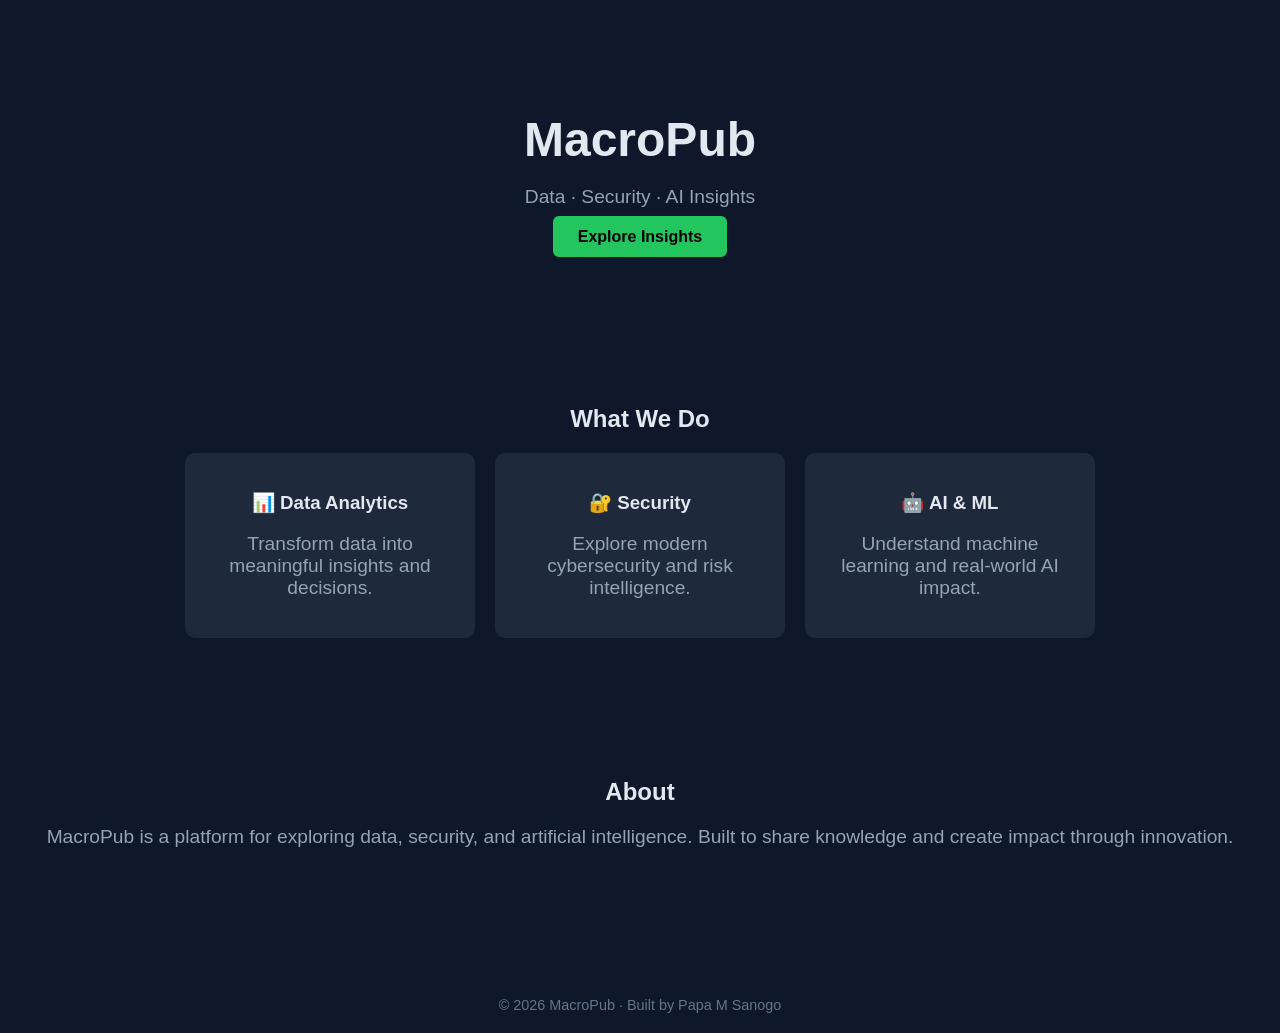
==== index.html @ 8b58c2b0 "Create index.html" ====
<!DOCTYPE html>
<html lang="en">
<head>
  <meta charset="UTF-8">
  <meta name="viewport" content="width=device-width, initial-scale=1.0">
  <title>MacroPub</title>
  <style>
    body {
      margin: 0;
      font-family: Arial, sans-serif;
      background: #0f172a;
      color: #e2e8f0;
      text-align: center;
    }
    header {
      padding: 80px 20px;
    }
    h1 {
      font-size: 3rem;
      margin-bottom: 10px;
    }
    p {
      font-size: 1.2rem;
      color: #94a3b8;
    }
    .btn {
      margin-top: 20px;
      padding: 12px 25px;
      background: #22c55e;
      color: black;
      text-decoration: none;
      font-weight: bold;
      border-radius: 6px;
    }
    section {
      padding: 60px 20px;
    }
    .cards {
      display: flex;
      flex-wrap: wrap;
      justify-content: center;
      gap: 20px;
    }
    .card {
      background: #1e293b;
      padding: 20px;
      width: 250px;
      border-radius: 10px;
    }
    footer {
      margin-top: 50px;
      padding: 20px;
      font-size: 0.9rem;
      color: #64748b;
    }
  </style>
</head>

<body>

<header>
  <h1>MacroPub</h1>
  <p>Data · Security · AI Insights</p>
  <a href="#" class="btn">Explore Insights</a>
</header>

<section>
  <h2>What We Do</h2>
  <div class="cards">
    <div class="card">
      <h3>📊 Data Analytics</h3>
      <p>Transform data into meaningful insights and decisions.</p>
    </div>
    <div class="card">
      <h3>🔐 Security</h3>
      <p>Explore modern cybersecurity and risk intelligence.</p>
    </div>
    <div class="card">
      <h3>🤖 AI & ML</h3>
      <p>Understand machine learning and real-world AI impact.</p>
    </div>
  </div>
</section>

<section>
  <h2>About</h2>
  <p>
    MacroPub is a platform for exploring data, security, and artificial intelligence.
    Built to share knowledge and create impact through innovation.
  </p>
</section>

<footer>
  © 2026 MacroPub · Built by Papa M Sanogo
</footer>

</body>
</html>
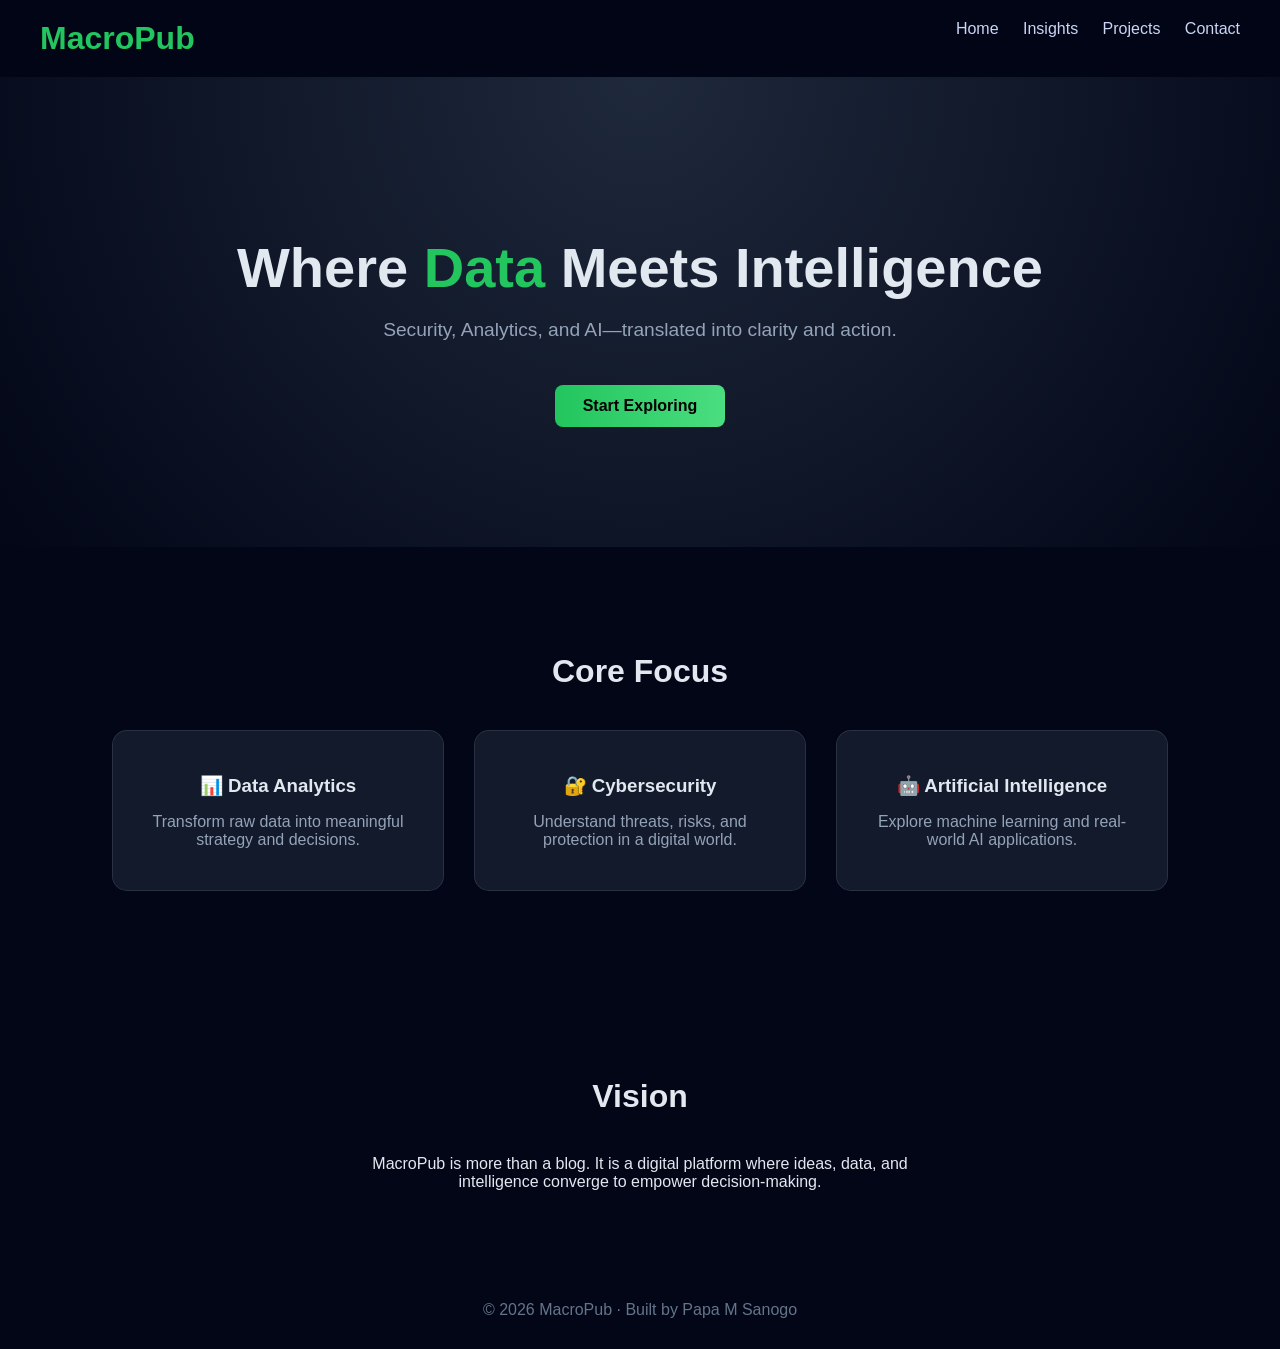
==== commit 8f6f2f48: "Update index.html" ====
--- a/index.html
+++ b/index.html
@@ -1,92 +1,162 @@
 <!DOCTYPE html>
 <html lang="en">
 <head>
-  <meta charset="UTF-8">
-  <meta name="viewport" content="width=device-width, initial-scale=1.0">
-  <title>MacroPub</title>
-  <style>
-    body {
-      margin: 0;
-      font-family: Arial, sans-serif;
-      background: #0f172a;
-      color: #e2e8f0;
-      text-align: center;
-    }
-    header {
-      padding: 80px 20px;
-    }
-    h1 {
-      font-size: 3rem;
-      margin-bottom: 10px;
-    }
-    p {
-      font-size: 1.2rem;
-      color: #94a3b8;
-    }
-    .btn {
-      margin-top: 20px;
-      padding: 12px 25px;
-      background: #22c55e;
-      color: black;
-      text-decoration: none;
-      font-weight: bold;
-      border-radius: 6px;
-    }
-    section {
-      padding: 60px 20px;
-    }
-    .cards {
-      display: flex;
-      flex-wrap: wrap;
-      justify-content: center;
-      gap: 20px;
-    }
-    .card {
-      background: #1e293b;
-      padding: 20px;
-      width: 250px;
-      border-radius: 10px;
-    }
-    footer {
-      margin-top: 50px;
-      padding: 20px;
-      font-size: 0.9rem;
-      color: #64748b;
-    }
-  </style>
+<meta charset="UTF-8">
+<meta name="viewport" content="width=device-width, initial-scale=1.0">
+<title>MacroPub</title>
+
+<style>
+  body {
+    margin: 0;
+    font-family: "Segoe UI", Arial, sans-serif;
+    background: #020617;
+    color: #e2e8f0;
+  }
+
+  /* NAVBAR */
+  nav {
+    display: flex;
+    justify-content: space-between;
+    padding: 20px 40px;
+    position: sticky;
+    top: 0;
+    background: rgba(2, 6, 23, 0.7);
+    backdrop-filter: blur(10px);
+  }
+
+  nav h2 {
+    color: #22c55e;
+    margin: 0;
+  }
+
+  nav a {
+    color: #cbd5f5;
+    text-decoration: none;
+    margin-left: 20px;
+  }
+
+  /* HERO */
+  .hero {
+    text-align: center;
+    padding: 120px 20px;
+    background: radial-gradient(circle at top, #1e293b, #020617);
+  }
+
+  .hero h1 {
+    font-size: 3.5rem;
+    margin-bottom: 10px;
+  }
+
+  .hero span {
+    color: #22c55e;
+  }
+
+  .hero p {
+    font-size: 1.2rem;
+    color: #94a3b8;
+  }
+
+  .btn {
+    margin-top: 25px;
+    display: inline-block;
+    padding: 12px 28px;
+    background: linear-gradient(90deg, #22c55e, #4ade80);
+    color: black;
+    border-radius: 8px;
+    text-decoration: none;
+    font-weight: bold;
+  }
+
+  /* SECTION */
+  section {
+    padding: 80px 20px;
+    text-align: center;
+  }
+
+  h2 {
+    font-size: 2rem;
+    margin-bottom: 40px;
+  }
+
+  /* CARDS */
+  .cards {
+    display: flex;
+    justify-content: center;
+    flex-wrap: wrap;
+    gap: 30px;
+  }
+
+  .card {
+    width: 280px;
+    padding: 25px;
+    border-radius: 15px;
+    background: rgba(30, 41, 59, 0.6);
+    backdrop-filter: blur(8px);
+    border: 1px solid rgba(255,255,255,0.1);
+  }
+
+  .card h3 {
+    margin-bottom: 10px;
+  }
+
+  .card p {
+    color: #94a3b8;
+  }
+
+  /* FOOTER */
+  footer {
+    text-align: center;
+    padding: 30px;
+    color: #64748b;
+  }
+</style>
 </head>
 
 <body>
 
-<header>
-  <h1>MacroPub</h1>
-  <p>Data · Security · AI Insights</p>
-  <a href="#" class="btn">Explore Insights</a>
-</header>
+<nav>
+  <h2>MacroPub</h2>
+  <div>
+    <a href="#">Home</a>
+    <a href="#">Insights</a>
+    <a href="#">Projects</a>
+    <a href="#">Contact</a>
+  </div>
+</nav>
+
+<div class="hero">
+  <h1>Where <span>Data</span> Meets Intelligence</h1>
+  <p>Security, Analytics, and AI—translated into clarity and action.</p>
+  <a href="#" class="btn">Start Exploring</a>
+</div>
 
 <section>
-  <h2>What We Do</h2>
+  <h2>Core Focus</h2>
   <div class="cards">
+
     <div class="card">
       <h3>📊 Data Analytics</h3>
-      <p>Transform data into meaningful insights and decisions.</p>
+      <p>Transform raw data into meaningful strategy and decisions.</p>
     </div>
+
     <div class="card">
-      <h3>🔐 Security</h3>
-      <p>Explore modern cybersecurity and risk intelligence.</p>
+      <h3>🔐 Cybersecurity</h3>
+      <p>Understand threats, risks, and protection in a digital world.</p>
     </div>
+
     <div class="card">
-      <h3>🤖 AI & ML</h3>
-      <p>Understand machine learning and real-world AI impact.</p>
+      <h3>🤖 Artificial Intelligence</h3>
+      <p>Explore machine learning and real-world AI applications.</p>
     </div>
+
   </div>
 </section>
 
 <section>
-  <h2>About</h2>
-  <p>
-    MacroPub is a platform for exploring data, security, and artificial intelligence.
-    Built to share knowledge and create impact through innovation.
+  <h2>Vision</h2>
+  <p style="max-width: 600px; margin: auto;">
+    MacroPub is more than a blog. It is a digital platform where ideas,
+    data, and intelligence converge to empower decision-making.
   </p>
 </section>
 
@@ -96,3 +166,4 @@
 
 </body>
 </html>
+
